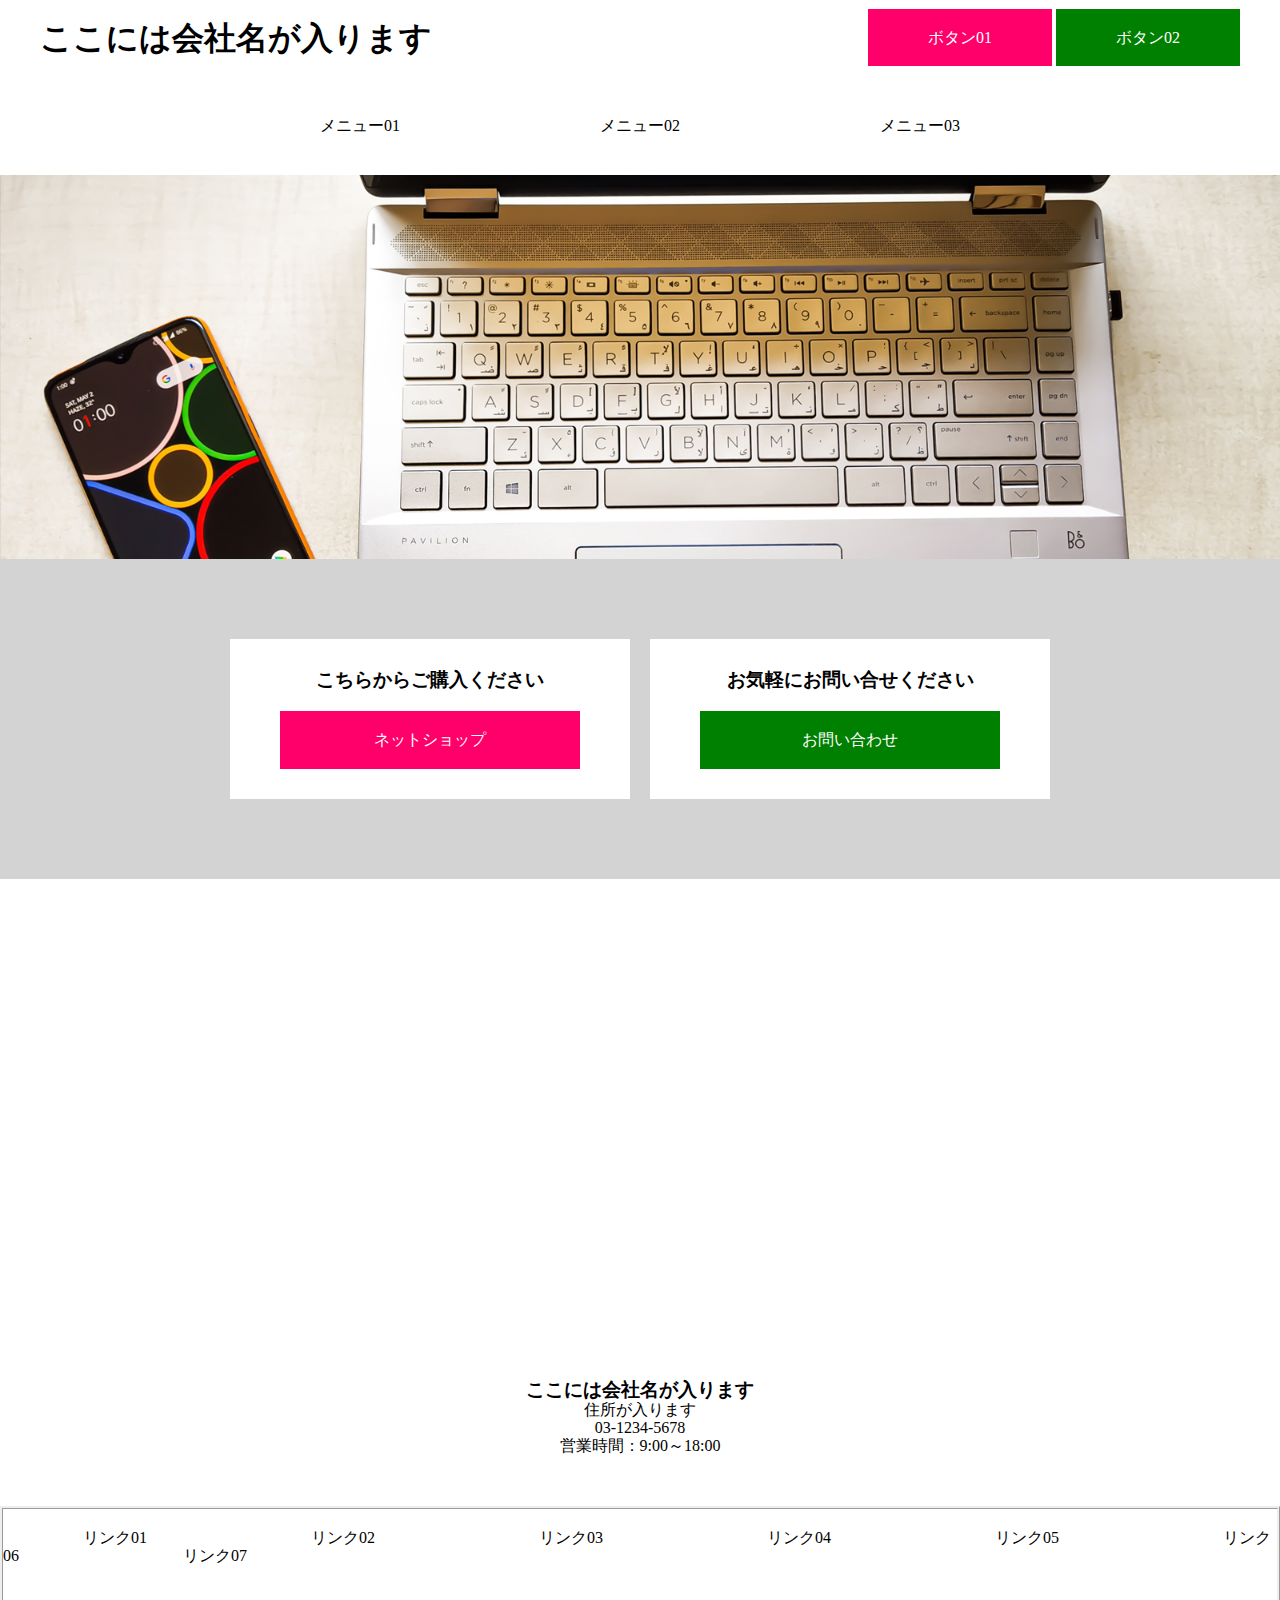
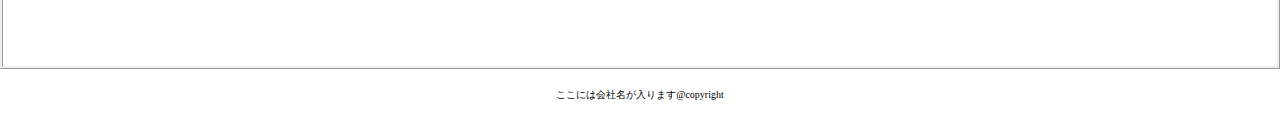
==== contact-page/index.html @ b4cf93dd "contact追加" ====
<!DOCTYPE html>
<html lang="ja">
<head>
  <meta charset="UTF-8">
  <meta name="viewport" content="width=device-width, initial-scale=1.0">
  <title>TOPページ|HP制作</title>
  <link rel="stylesheet" href="stylesheet.css">
  <link rel="stylesheet" href="reset.css">
</head>
<body>
  <header>
    <div class="header">
      <h1>ここには会社名が入ります</h1>
      <div class="header_button_box">
      <a href="#" class="header_button_1">ボタン01</a>
      <a href="#" class="header_button_2">ボタン02</a>
      </div>
    </div>
    <div class="header_menu_tab">
      <a href="#" class="menu_1">メニュー01</a>
      <a href="#" class="menu_2">メニュー02</a>
      <a href="#" class="menu_3">メニュー03</a>
      </div>
  </header>
  <div class="pic">
    <img src="mv.png" alt="">
  </div>
  <main>
    
    <section class="element_btn">
      <div class="btn_01">
        <h3>こちらからご購入ください</h3>
        <a href="#" class="btn_pink"> ネットショップ</a>
      </div>
      <div class="btn_02">
        <h3>お気軽にお問い合せください</h3>
        <a href="#" class="btn_green"> お問い合わせ</a>
      </div>
    </section>
    <section class="element_05"> 
      <div class="wrapper">
        <h3 class="ele_05_h3">ここには会社名が入ります</h3>
        <p class="ele_05_p">住所が入ります<br>03-1234-5678<br>営業時間：9:00～18:00</p>
      </div>
    </section>
    <section class="element_06">
    <div class="element_link">
      <a href="#" class="link">リンク01</a>
      <a href="#" class="link">リンク02</a>
      <a href="#" class="link">リンク03</a>
      <a href="#" class="link">リンク04</a>
      <a href="#" class="link">リンク05</a>
      <a href="#" class="link">リンク06</a>
      <a href="#" class="link">リンク07</a>
    </div>
    </section>
  </main>
  <footer>
    <p>ここには会社名が入ります@copyright</p>
  </footer>
</body>
</html>
---- contact-page/stylesheet.css ----
.header{
  display: flex;
  justify-content: space-between;
  align-items: center;
  padding: 20px 40px;
}
.header_button_1{
  width: 250px;
  text-align: center;
  background-color: rgb(255, 0, 106);
  color: white;
  padding: 20px 60px;
}
.header_button_2{
  width: 250px;
  text-align: center;
  background-color: green;
  color: white;
  padding: 20px 60px;
}
.header_menu_tab{
  justify-content: center;
    padding: 20px 50px;
    display: flex;
}
.menu_1{
  background-color: transparent;
    text-decoration: none;
    color: inherit;
    padding: 20px 100px;
}
.menu_2{
  background-color: transparent;
    text-decoration: none;
    color: inherit;
    padding: 20px 100px;
}
.menu_3{
  background-color: transparent;
    text-decoration: none;
    color: inherit;
    padding: 20px 100px;
}
img{
  width: 100%;
}
.element_01{
  margin-top: 80px;
}
.wrapper{
  max-width: 1200px;
  width: 100%;
  margin-right: auto;
  margin-left: auto;
}
.ele_01_title h1{
  font-size: 30px;
}
.ele_01_content{
  width: 100%;
  margin-top: 40px;
}
.content{
  display: flex;
}
.content_01{
  margin-bottom: 40px;
}
.content_01 .content_right{
  display: flex;
  align-items: center;
  margin-left: 15%;
  order: 2;
  z-index: 2;
}
.content_01 .content_text{
  background-color: white;
}
.reverse_01 .content_left{
  order: 2;
}
.reverse_01 .content_right{
  order: 1;
  margin-left: 0;
  margin-right: 15%;
}
.element_btn{
  background-color: lightgrey;
  padding: 80px;
  display: flex;
  justify-content: center;
}
.element_btn h3{
  text-align: center;
  margin-bottom: 20px;
}
.btn_pink{
  width: 300px;
  margin: 0 auto;
  padding: 20px;
  display: block;
  text-align: center;
  color: white;
  background-color: rgb(255, 0, 106);
}
.btn_green{
  width: 300px;
  margin: 0 auto;
  padding: 20px;
  display: block;
  text-align: center;
  color: white;
  background-color: green;
}
.element_02{
  margin: 80px 0;
}
.ele_02_content{
  display: flex;
  flex-wrap: wrap;
  justify-content: space-between;
}
.content_02{
  width: 48%;
  display: flex;
  flex-direction: column;
  margin-top: 30px;
}
.ele_02_h3{
  margin-top: 10px;
  font-size: 20px;
}
.ele_02_p{
  margin-top: 10px;
  font-size: 15px;
}
.element_03{
  margin: 80px 0;
}
.ele_03_title{
  text-align: center;
}
.content_03{
  display: flex;
  align-items: center;
  margin-top: 40px;
}
.content_03 .content_left{
  justify-content: right;
}
.content_03 .content_right{
  width: 48%;
}
.ele_03_h3{
  margin-top: 10px;
  font-size: 22px;
}
.ele_03_p{
  margin-top: 10px;
  font-size: 15px;
}
footer p{
  text-align: center;
  font-size: 10px;
  padding: 20px;
}
.btn_01{
  background-color: white;
  padding: 30px 50px;
  margin-right: 10px;
}
.btn_02{
  background-color: white;
  padding: 30px 50px;
  margin-left: 10px;
}
.element_04{
  margin: 80px 0;
}
.ele_04_content{
  display: flex;
  flex-wrap: wrap;
  justify-content: space-between;
}
.content_04{
  width: 30%;
  display: flex;
  flex-direction: column;
  margin-top: 30px;
}
.ele_04_h3{
  margin-top: 10px;
  font-size: 20px;
}
.ele_04_p{
  margin-top: 10px;
  font-size: 15px;
}
.content_04 .content_right h3{
  margin-top: 10px;
}
.element_05{
  border-top-width: 0px;
  padding-top: 500px;
  padding-left: 500px;
  padding-right: 500px;
  padding-bottom: 50px;
  text-align: center;
}
.element_06{
  display: flex;
  justify-content: center;
  border: ridge;
  padding-top: 20px;
  padding-bottom: 100px;
}
.link{
  padding: 0px 80px;
}
@media only screen and (max-width: 767px){
	.header{
    display: flex;
        justify-content: space-between;
        align-items: center;
        padding: 10px 10px;
  }
}
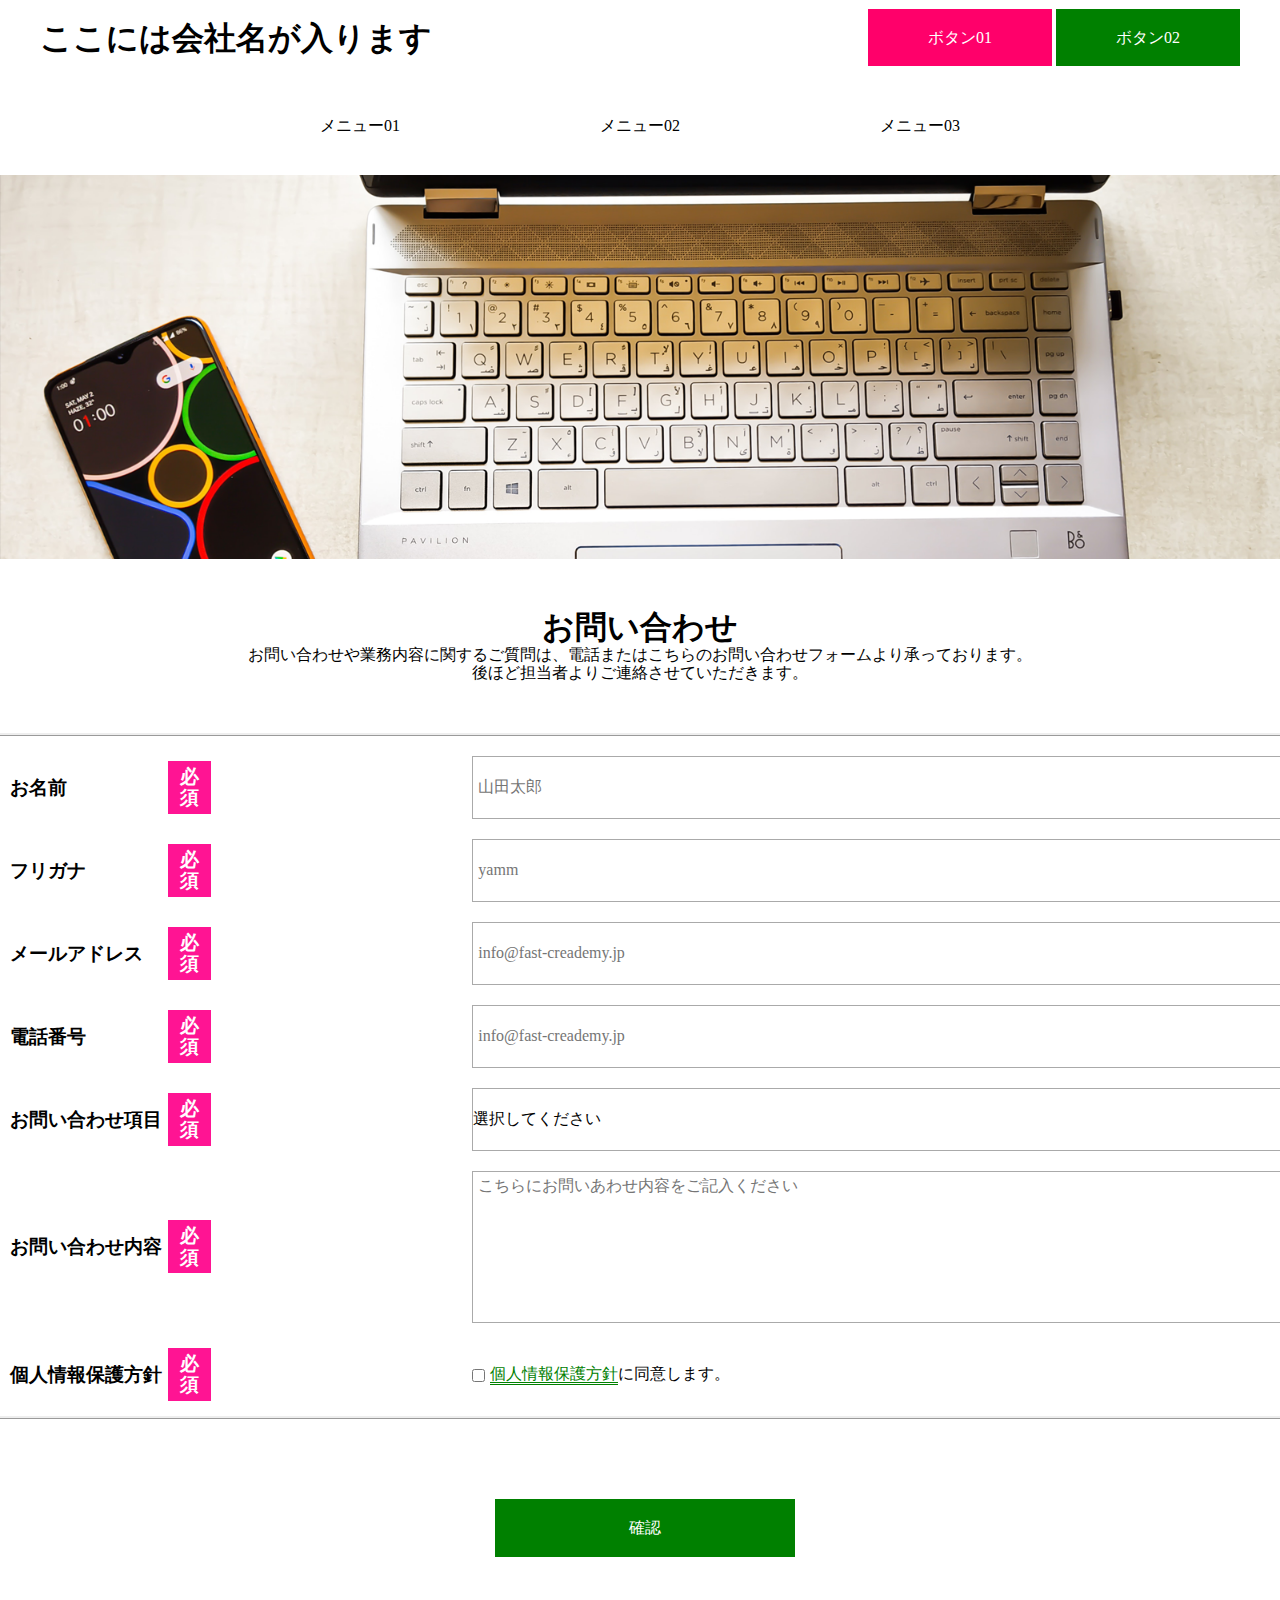
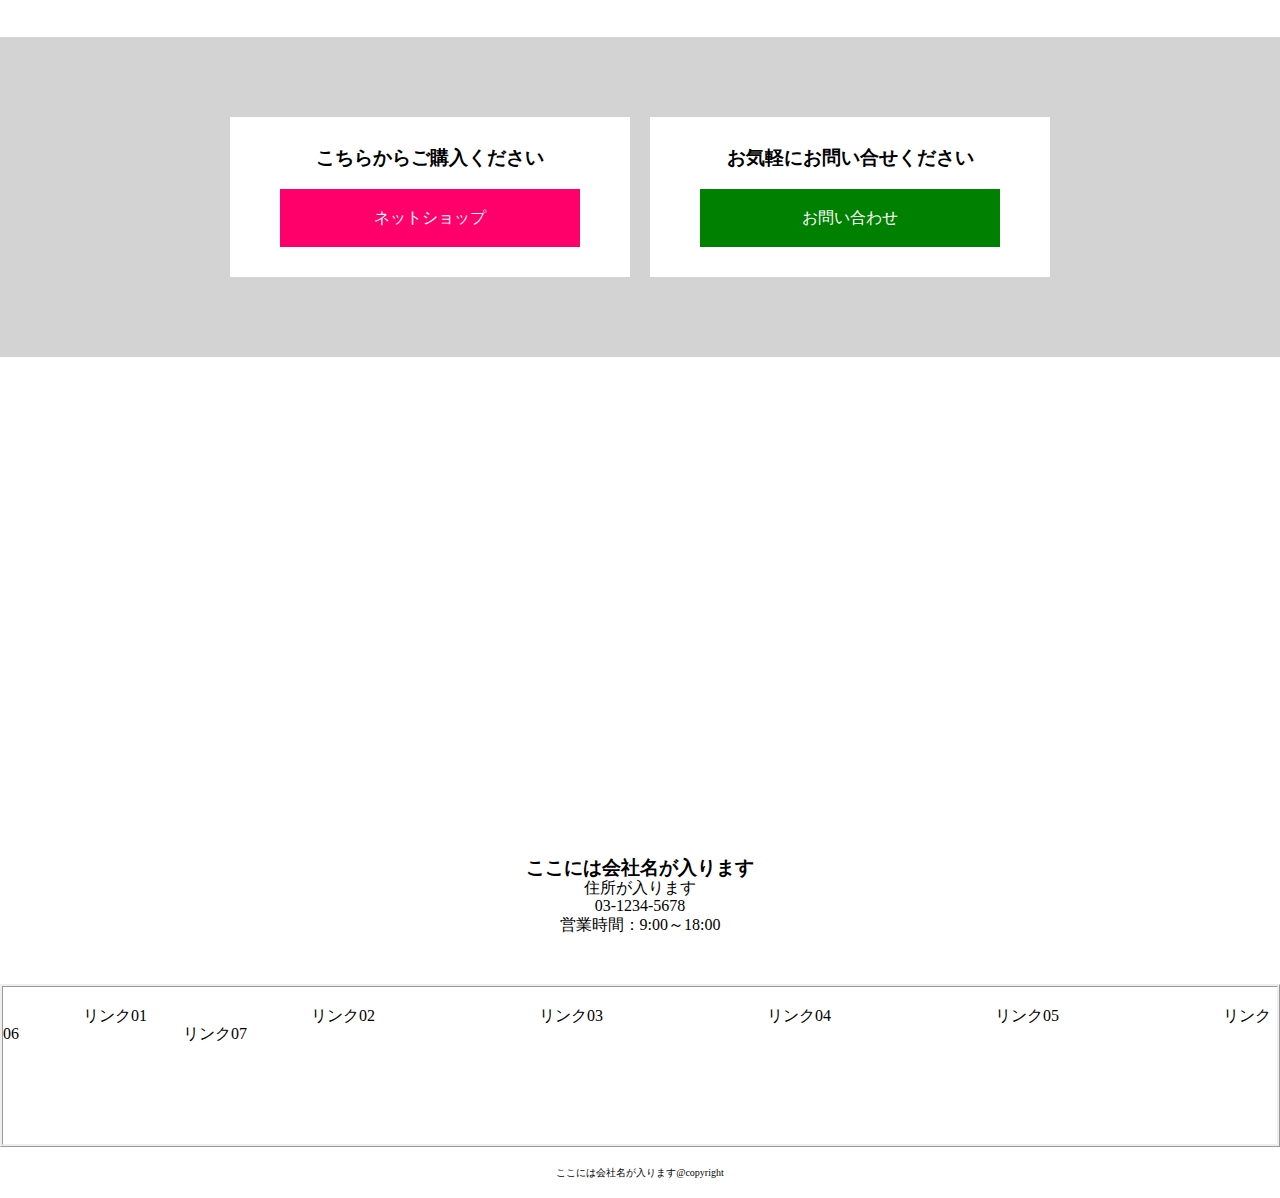
==== commit 0e6c648c: "Contact完成" ====
--- a/contact-page/index.html
+++ b/contact-page/index.html
@@ -26,7 +26,102 @@
     <img src="mv.png" alt="">
   </div>
   <main>
-    
+    <section class="element_01">
+      <div class="wrapper">
+        <h1>お問い合わせ</h1>
+        <p>お問い合わせや業務内容に関するご質問は、電話またはこちらのお問い合わせフォームより承っております。<br>後ほど担当者よりご連絡させていただきます。</p>
+      </div>
+    </section>
+    <section class="contact">
+      <div class="wrapper">
+        <div class="contact_01">
+          <div class="contact_left">
+            <h3>お名前</h3>
+          </div>
+          <div class="Required">
+            <h3>必須</h3>
+          </div>
+          <div class="contact_input">
+            <input type="text" value="" placeholder="山田太郎" name="yourname" class="textform">
+          </div>
+        </div>
+        <div class="contact_01">
+          <div class="contact_left">
+            <h3>フリガナ</h3>
+          </div>
+          <div class="Required">
+            <h3>必須</h3>
+          </div>
+          <div class="contact_input">
+            <input type="text" value="" placeholder="yamm" name="yourname" class="textform">
+          </div>
+        </div>
+        <div class="contact_01">
+          <div class="contact_left">
+            <h3>メールアドレス</h3>
+          </div>
+          <div class="Required">
+            <h3>必須</h3>
+          </div>
+          <div class="contact_input">
+            <input type="text" value="" placeholder="info@fast-creademy.jp" name="mail" class="textform">
+          </div>
+        </div>
+        <div class="contact_01">
+          <div class="contact_left">
+            <h3>電話番号</h3>
+          </div>
+          <div class="Required">
+            <h3>必須</h3>
+          </div>
+          <div class="contact_input">
+            <input type="text" value="" placeholder="info@fast-creademy.jp" name="tell" class="textform">
+          </div>
+        </div>
+        <div class="contact_01">
+          <div class="contact_left">
+            <h3>お問い合わせ項目</h3>
+          </div>
+          <div class="Required">
+            <h3>必須</h3>
+          </div>
+          <div class="contact_input">
+            <select name="item">
+              <option value="a" selected>選択してください</option>
+              <option value="b">b</option>
+              <option value="c">c</option>
+            </select>
+          </div>
+        </div>
+        <div class="contact_01">
+          <div class="contact_left">
+            <h3>お問い合わせ内容</h3>
+          </div>
+          <div class="Required">
+            <h3>必須</h3>
+          </div>
+          <div class="contact_area">
+            <textarea id="comment" name="comment" placeholder="こちらにお問いあわせ内容をご記入ください" class="textarea_form"></textarea>
+          </div>
+        </div>
+        <div class="contact_01">
+          <div class="contact_left">
+            <h3>個人情報保護方針</h3>
+          </div>
+          <div class="Required">
+            <h3>必須</h3>
+          </div>
+          <div class="personal_check">
+            <input id="personal information" type="checkbox" name="personal" value="個人情報保護方針"><label for="personal information"><a href="#" class="personal_link">個人情報保護方針</a>に同意します。</label>
+          </div>
+        </div>
+      </div>
+    </section>
+    <section class="send_btn">
+      <div class="btn_02">
+        <a href="#" class="btn_green"> 確認</a>
+      </div>
+    </section>
     <section class="element_btn">
       <div class="btn_01">
         <h3>こちらからご購入ください</h3>
--- a/contact-page/stylesheet.css
+++ b/contact-page/stylesheet.css
@@ -45,7 +45,8 @@
   width: 100%;
 }
 .element_01{
-  margin-top: 80px;
+  margin-top: 50px;
+  margin-bottom: 50px;
 }
 .wrapper{
   max-width: 1200px;
@@ -216,6 +217,80 @@
 }
 .link{
   padding: 0px 80px;
+}
+.element_01 .wrapper h1{
+  text-align-last: center;
+}
+.element_01 .wrapper p{
+  text-align-last: center;
+}
+.contact{
+  border-top: ridge;
+  padding-bottom: 10px;
+  margin-bottom: 10px;
+  border-bottom: ridge;
+}
+.contact .wrapper{
+  margin-left: 10px;
+  margin-right: 10px;
+  max-width: 100%;
+}
+.contact_01{
+  display: flex;
+  margin-top: 20px;
+}
+.contact_left{
+  align-content: center;
+  display: flex;
+  width: 15%;
+  align-items: center;
+}
+.Required{
+  align-content: center;
+  padding: 5px;
+  width: 5%;
+  justify-content: center;
+}
+.Required h3{
+  background-color: deeppink;
+  padding: 5px;
+  text-align: center;
+  color: white;
+}
+.contact_input{
+  align-content: center;
+  border: solid 1px #aaa;
+  width: 80%;
+  display: flex;
+  margin-left: 20%;
+}
+.contact_area{
+  align-content: center;
+  border: solid 1px #aaa;
+  width: 80%;
+  display: flex;
+  margin-left: 20%;
+}
+.textform{
+  padding: 5px;
+}
+.textarea_form{
+  width: 100%;
+  height: 150px;
+  padding: 5px;
+}
+.personal_check{
+  width: 80%;
+  margin-left: 20%;
+  align-content: center;
+}
+.personal_link{
+  color: green;
+  border-bottom: double;
+  margin-left: 5px;
+}
+.send_btn{
+  margin: 50px 0px;
 }
 @media only screen and (max-width: 767px){
 	.header{
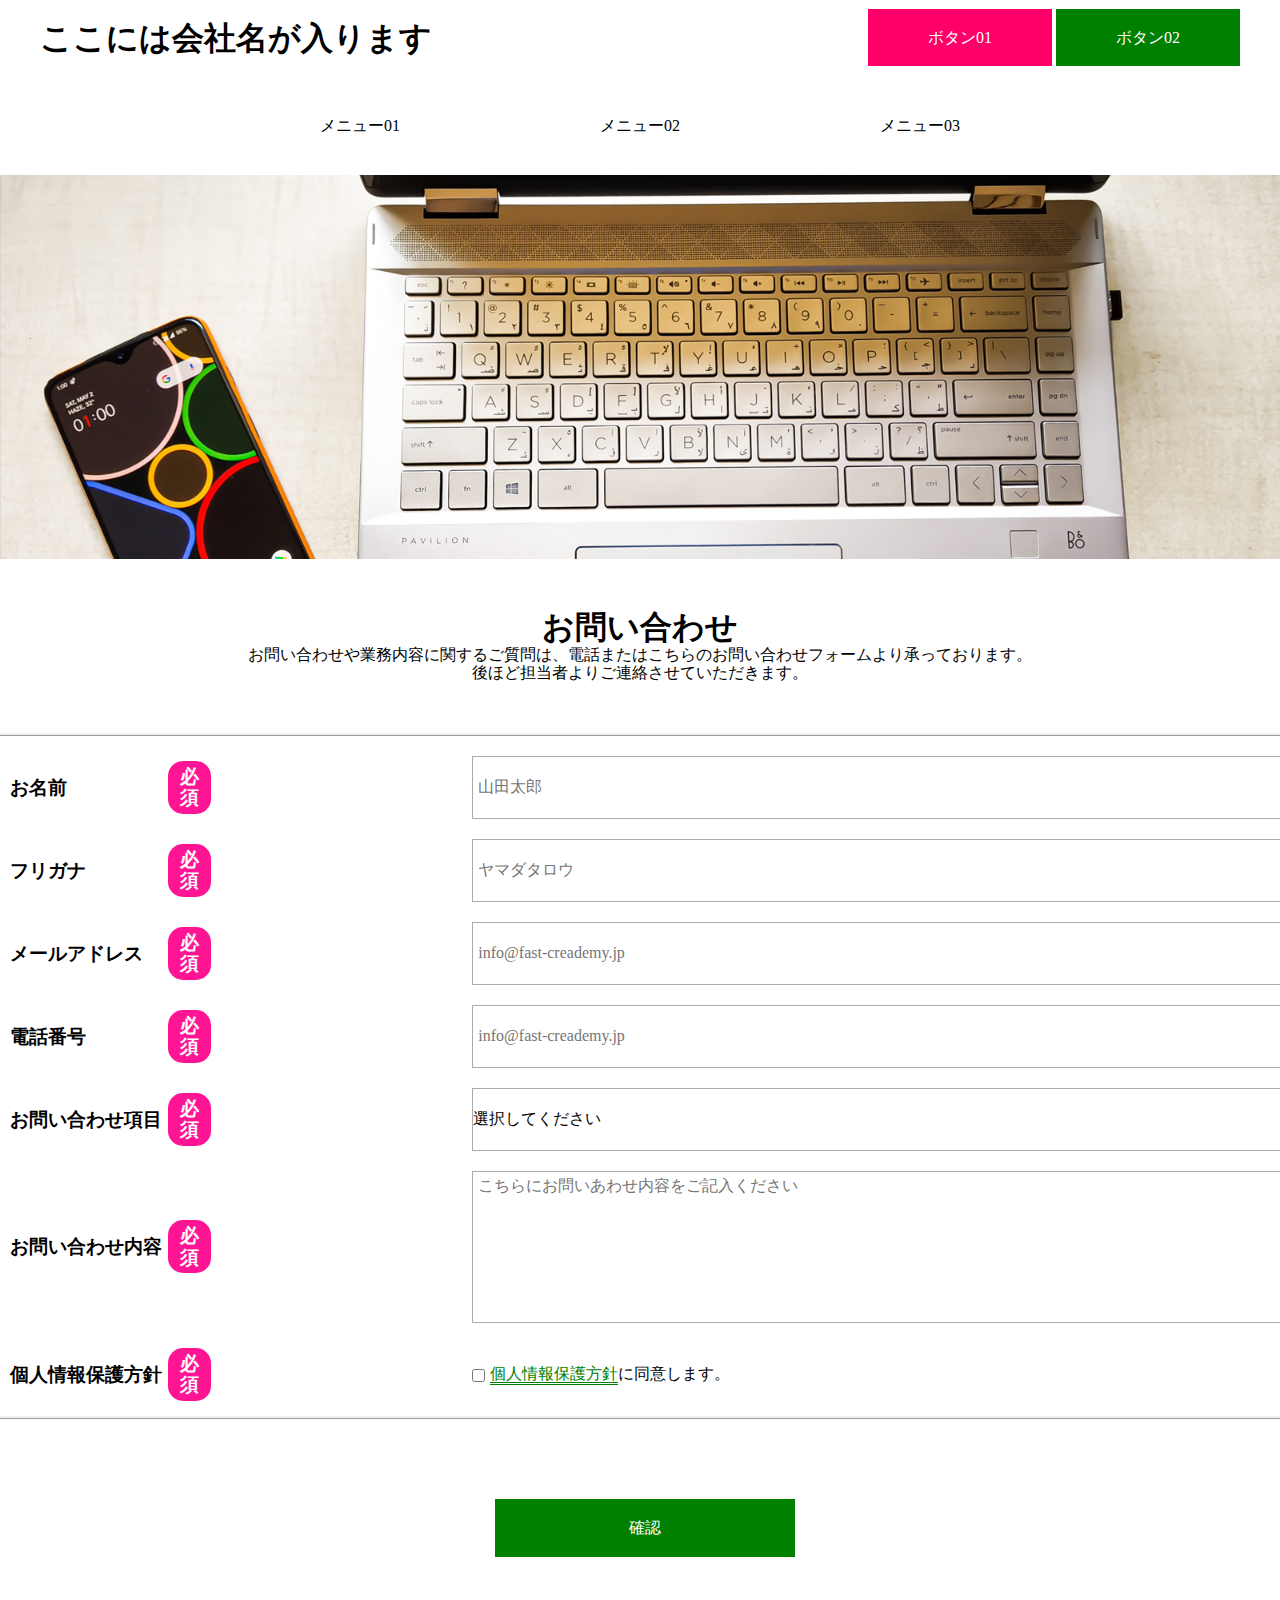
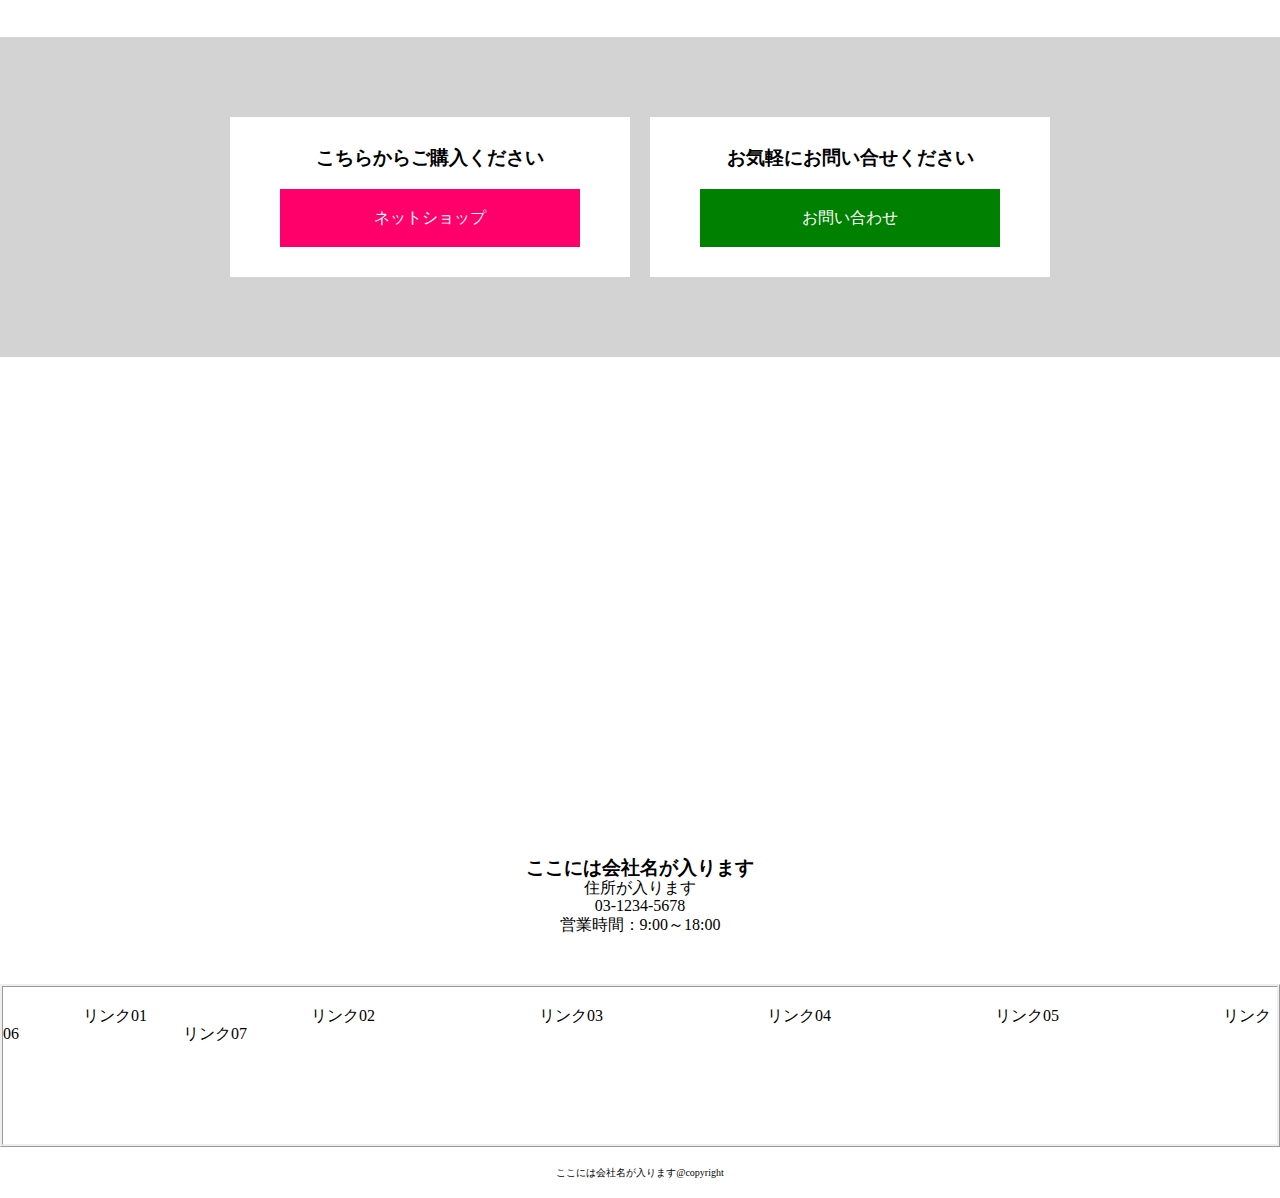
==== commit d2a7c619: "Contact_レスポンシブ" ====
--- a/contact-page/index.html
+++ b/contact-page/index.html
@@ -53,7 +53,7 @@
             <h3>必須</h3>
           </div>
           <div class="contact_input">
-            <input type="text" value="" placeholder="yamm" name="yourname" class="textform">
+            <input type="text" value="" placeholder="ヤマダタロウ" name="yourname" class="textform">
           </div>
         </div>
         <div class="contact_01">
--- a/contact-page/stylesheet.css
+++ b/contact-page/stylesheet.css
@@ -256,6 +256,7 @@
   padding: 5px;
   text-align: center;
   color: white;
+  border-radius: 15px;
 }
 .contact_input{
   align-content: center;
@@ -293,10 +294,68 @@
   margin: 50px 0px;
 }
 @media only screen and (max-width: 767px){
-	.header{
+	.element_05{
+    padding: 0;
+  }
+  .element_btn{
+    display: block;
+  }
+  .element_btn .btn_01{
+    margin-right: auto;
+  }
+  .element_btn .btn_pink{
+    width: auto;
+  }
+  .element_btn .btn_02{
+    margin-right: auto;
+    margin-left: auto;
+    margin-top: 10px;
+  }
+  .element_btn .btn_green{
+    width: auto;
+  }
+  .header_menu_tab{
+    display: block;
+  }
+  .header_menu_tab .menu_1{
+    padding: initial;
+  }
+  .header_menu_tab .menu_2{
+    padding: initial;
+  }
+  .header_menu_tab .menu_3{
+    padding: initial;
+  }
+  .header{
+    display: block;
+    padding: 20px 10px;
+  }
+  .header_button_1{
     display: flex;
-        justify-content: space-between;
-        align-items: center;
-        padding: 10px 10px;
+    place-content: center;
+    margin: 10px 0px;
+    width: auto;
+  }
+  .header_button_2{
+    display: flex;
+    place-content: center;
+    margin: 10px 0px;
+    width: auto;
+  }
+  .contact_01{
+    display: block;
+  }
+  .contact_left{
+    display: block;
+    width: auto;
+  }
+  .Required{
+    width: 10%;
+  }
+  .contact_input{
+    display: block;
+  }
+  .link{
+    padding: 0px 4px;
   }
 }